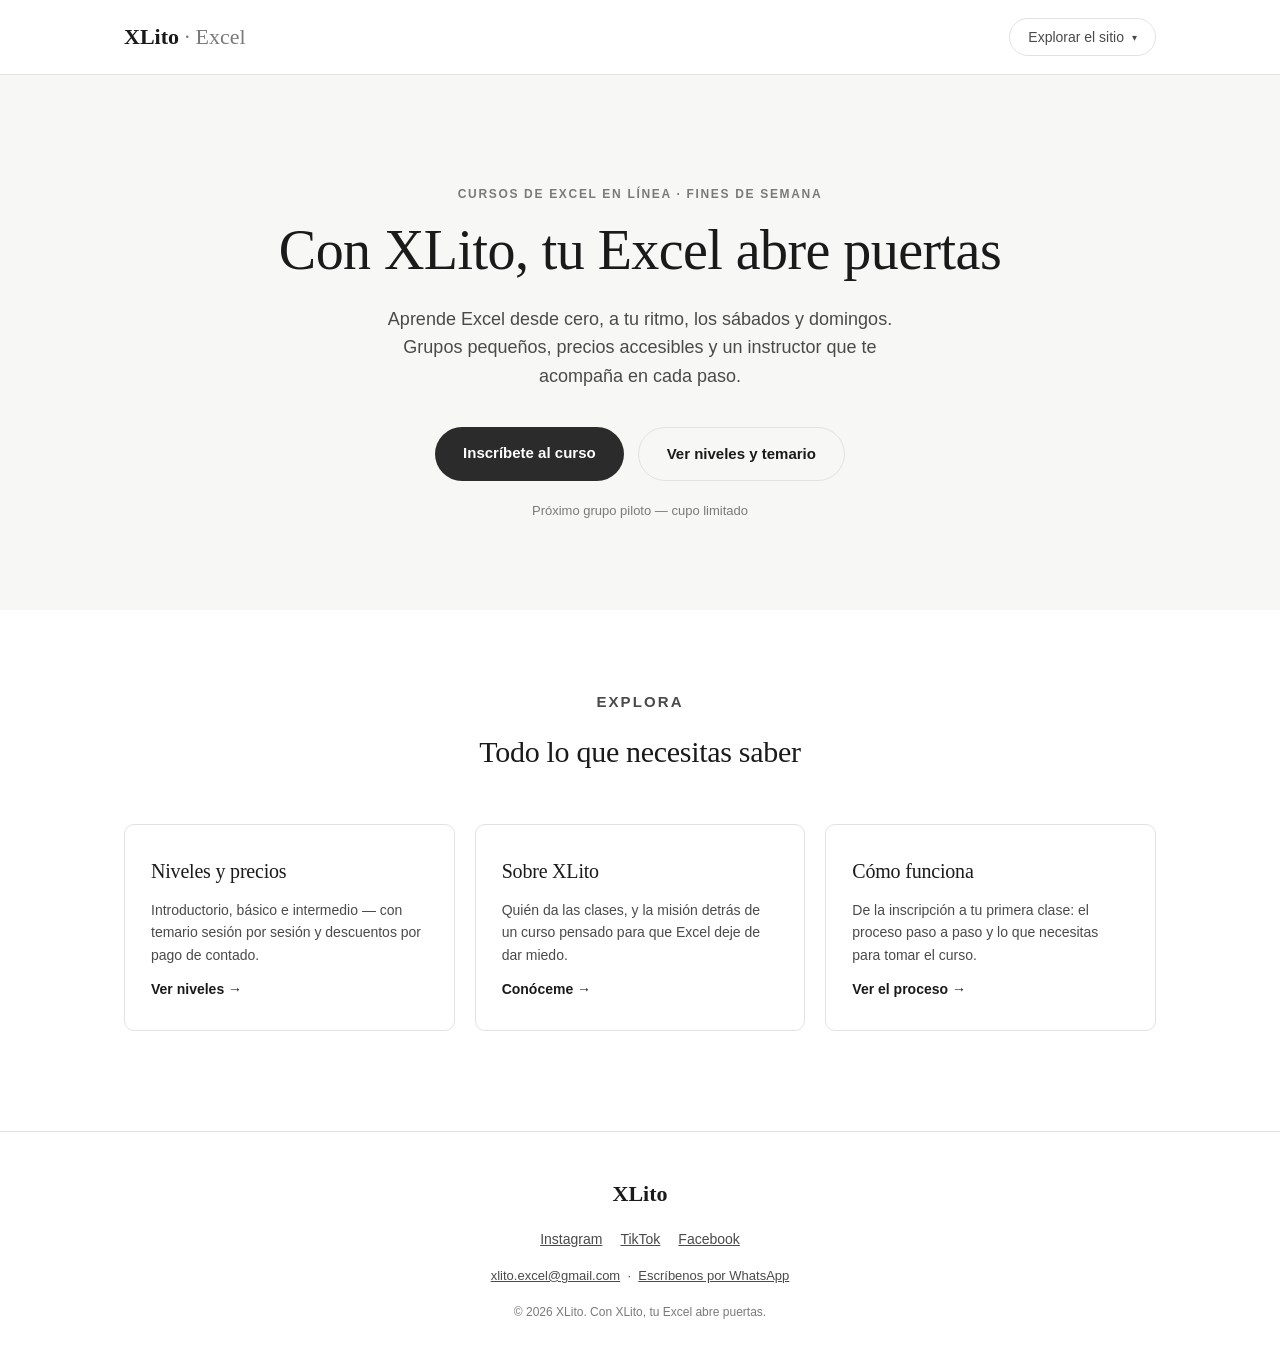
==== index.html @ df7a083b "Add files via upload" ====
<!DOCTYPE html>
<html lang="es">
<head>
<meta charset="UTF-8">
<meta name="viewport" content="width=device-width, initial-scale=1.0">
<title>XLito — Con XLito, tu Excel abre puertas</title>
<link rel="stylesheet" href="styles.css">
<style>
  .hero{padding:110px 0 88px; text-align:center; background:var(--bg-alt);}
  .hero h1{font-size:clamp(34px,5vw,56px); max-width:820px; margin:0 auto 22px; line-height:1.15;}
  .hero p.lead{font-size:18px; color:var(--ink-soft); max-width:560px; margin:0 auto 36px;}
  .hero .cta-row{display:flex; gap:14px; justify-content:center; flex-wrap:wrap;}
  .hero .fine{margin-top:20px; font-size:13px; color:var(--muted);}

  .teaser-grid{display:grid; grid-template-columns:1fr; gap:20px;}
  @media(min-width:760px){.teaser-grid{grid-template-columns:repeat(3,1fr);}}
  .teaser{border:1px solid var(--line); border-radius:var(--radius); padding:30px 26px; display:flex; flex-direction:column; gap:12px;}
  .teaser h3{font-size:20px;}
  .teaser p{font-size:14px; color:var(--ink-soft); flex-grow:1;}
  .teaser a{font-size:14px; font-weight:600; text-decoration:none; color:var(--ink);}
  .teaser a:hover{text-decoration:underline;}
</style>
</head>
<body>

<nav>
  <div class="wrap">
    <a href="index.html" class="logo-mark">XLito <span>· Excel</span></a>
    <div class="nav-menu">
      <button class="nav-menu-btn" id="nav-menu-btn" aria-expanded="false" aria-controls="nav-panel">Explorar el sitio <span class="chev">▾</span></button>
      <div class="nav-panel" id="nav-panel">
        <div><p class="nav-group-title">El curso</p>
          <a href="niveles.html">Niveles, temarios y precios</a>
          <a href="como-funciona.html">Cómo funciona</a>
        </div>
        <div><p class="nav-group-title">Conócenos</p>
          <a href="nosotros.html">Sobre XLito</a>
          <a href="testimonios.html">Testimonios</a>
          <a href="faq.html">Preguntas frecuentes</a>
        </div>
        <div><p class="nav-group-title">Empieza</p>
          <a href="recursos.html">Recursos gratis</a>
          <a href="inscripcion.html">Inscripción</a>
        </div>
      </div>
    </div>
    <a href="inscripcion.html" class="btn" style="display:none;" id="nav-cta">Inscríbete</a>
  </div>
</nav>

<header class="hero">
  <div class="wrap">
    <p class="eyebrow">Cursos de Excel en línea · Fines de semana</p>
    <h1>Con XLito, tu Excel abre puertas</h1>
    <p class="lead">Aprende Excel desde cero, a tu ritmo, los sábados y domingos. Grupos pequeños, precios accesibles y un instructor que te acompaña en cada paso.</p>
    <div class="cta-row">
      <a href="inscripcion.html" class="btn">Inscríbete al curso</a>
      <a href="niveles.html" class="btn btn-outline">Ver niveles y temario</a>
    </div>
    <p class="fine">Próximo grupo piloto — cupo limitado</p>
  </div>
</header>

<section>
  <div class="wrap">
    <div class="section-head">
      <p class="eyebrow">Explora</p>
      <h2>Todo lo que necesitas saber</h2>
    </div>
    <div class="teaser-grid">
      <div class="teaser">
        <h3>Niveles y precios</h3>
        <p>Introductorio, básico e intermedio — con temario sesión por sesión y descuentos por pago de contado.</p>
        <a href="niveles.html">Ver niveles →</a>
      </div>
      <div class="teaser">
        <h3>Sobre XLito</h3>
        <p>Quién da las clases, y la misión detrás de un curso pensado para que Excel deje de dar miedo.</p>
        <a href="nosotros.html">Conóceme →</a>
      </div>
      <div class="teaser">
        <h3>Cómo funciona</h3>
        <p>De la inscripción a tu primera clase: el proceso paso a paso y lo que necesitas para tomar el curso.</p>
        <a href="como-funciona.html">Ver el proceso →</a>
      </div>
    </div>
  </div>
</section>

<footer>
  <div class="wrap">
    <div class="logo-mark">XLito</div>
    <div class="socials">
      <a href="https://www.instagram.com/xlito_excel" target="_blank" rel="noopener">Instagram</a><a href="https://www.tiktok.com/@xlito_excel" target="_blank" rel="noopener">TikTok</a><a href="https://www.facebook.com/profile.php?id=61592092803394" target="_blank" rel="noopener">Facebook</a>
    </div>
    <p style="font-size:13px; color:var(--ink-soft);"><a href="mailto:xlito.excel@gmail.com">xlito.excel@gmail.com</a> &nbsp;·&nbsp; <a href="https://wa.me/525567896394?text=Hola%2C%20me%20interesa%20el%20curso%20de%20Excel%20de%20XLito" target="_blank" rel="noopener">Escríbenos por WhatsApp</a></p>
    <p class="fine">© 2026 XLito. Con XLito, tu Excel abre puertas.</p>
  </div>
</footer>

<script src="nav.js"></script>
</body>
</html>
---- styles.css ----
/* ============================================
   PALETA TEMPORAL — reemplazar cuando llegue el
   logo/identidad final. Todo el color vive en
   estas variables: el cambio es rápido.
============================================ */
:root{
  --ink:#1a1a1a;
  --ink-soft:#4a4a4a;
  --muted:#7a7a7a;
  --line:#e2e2e2;
  --bg:#ffffff;
  --bg-alt:#f7f7f5;
  --accent:#2b2b2b;
  --radius:10px;
  --serif: Georgia, 'Times New Roman', serif;
  --sans: -apple-system, BlinkMacSystemFont, 'Segoe UI', Arial, sans-serif;
}
*{box-sizing:border-box; margin:0; padding:0;}
body{font-family:var(--sans); color:var(--ink); background:var(--bg); line-height:1.6; -webkit-font-smoothing:antialiased;}
img{max-width:100%; display:block;}
a{color:inherit;}
.wrap{max-width:1080px; margin:0 auto; padding:0 24px;}
section{padding:80px 0;}
h1,h2,h3{font-family:var(--serif); font-weight:400; letter-spacing:-0.01em;}
.eyebrow{font-size:12px; letter-spacing:.14em; text-transform:uppercase; color:var(--muted); font-weight:600; margin-bottom:14px;}
.btn{display:inline-block; padding:14px 28px; border-radius:999px; background:var(--accent); color:#fff; text-decoration:none; font-size:15px; font-weight:600; border:none; cursor:pointer; transition:opacity .15s ease;}
.btn:hover{opacity:.85;}
.btn-outline{background:transparent; color:var(--ink); border:1px solid var(--line);}
.btn-outline:hover{background:var(--bg-alt); opacity:1;}

nav{position:sticky; top:0; z-index:50; background:rgba(255,255,255,.92); backdrop-filter:blur(8px); border-bottom:1px solid var(--line);}
nav .wrap{display:flex; align-items:center; justify-content:space-between; padding:18px 24px;}
.logo-mark{font-family:var(--serif); font-size:22px; font-weight:600; text-decoration:none;}
.logo-mark span{color:var(--muted); font-weight:400;}

.nav-menu{position:relative;}
.nav-menu-btn{display:flex; align-items:center; gap:8px; background:none; border:1px solid var(--line); border-radius:999px; padding:10px 18px; font-size:14px; color:var(--ink-soft); font-family:var(--sans); cursor:pointer;}
.nav-menu-btn:hover{background:var(--bg-alt);}
.nav-menu-btn .chev{font-size:10px; transition:transform .2s ease;}
.nav-menu-btn[aria-expanded="true"] .chev{transform:rotate(180deg);}
.nav-panel{position:absolute; top:calc(100% + 10px); left:50%; transform:translateX(-50%); width:min(560px,90vw); background:#fff; border:1px solid var(--line); border-radius:14px; padding:20px; box-shadow:0 12px 32px rgba(0,0,0,.08); display:none; grid-template-columns:1fr 1fr; gap:6px 24px;}
.nav-panel.open{display:grid;}
.nav-group-title{font-size:11px; text-transform:uppercase; letter-spacing:.08em; color:var(--muted); font-weight:600; margin:10px 0 6px;}
.nav-panel a{display:block; padding:8px 10px; border-radius:8px; font-size:14px; color:var(--ink-soft); text-decoration:none;}
.nav-panel a:hover{background:var(--bg-alt); color:var(--ink);}
.nav-panel a.current{color:var(--ink); font-weight:600;}

.page-hero{padding:64px 0 56px; text-align:center; background:var(--bg-alt);}
.page-hero h1{font-size:clamp(30px,4.5vw,46px); max-width:760px; margin:0 auto 16px; line-height:1.15;}
.page-hero p{font-size:16px; color:var(--ink-soft); max-width:560px; margin:0 auto;}

.section-head{max-width:640px; margin:0 auto 48px; text-align:center;}
.section-head h2{font-size:30px; margin-bottom:12px;}
.section-head p{color:var(--ink-soft); font-size:15px;}

footer{border-top:1px solid var(--line); padding:44px 0; margin-top:20px;}
footer .wrap{display:flex; flex-direction:column; gap:16px; align-items:center; text-align:center;}
footer .socials{display:flex; gap:18px; font-size:14px; color:var(--ink-soft);}
footer .fine{font-size:12px; color:var(--muted);}

.card{border:1px solid var(--line); border-radius:var(--radius); padding:28px 26px; background:var(--bg);}

.visually-hidden{position:absolute; width:1px; height:1px; overflow:hidden; clip:rect(0 0 0 0);}
@media (prefers-reduced-motion: reduce){ *{transition:none !important;} }
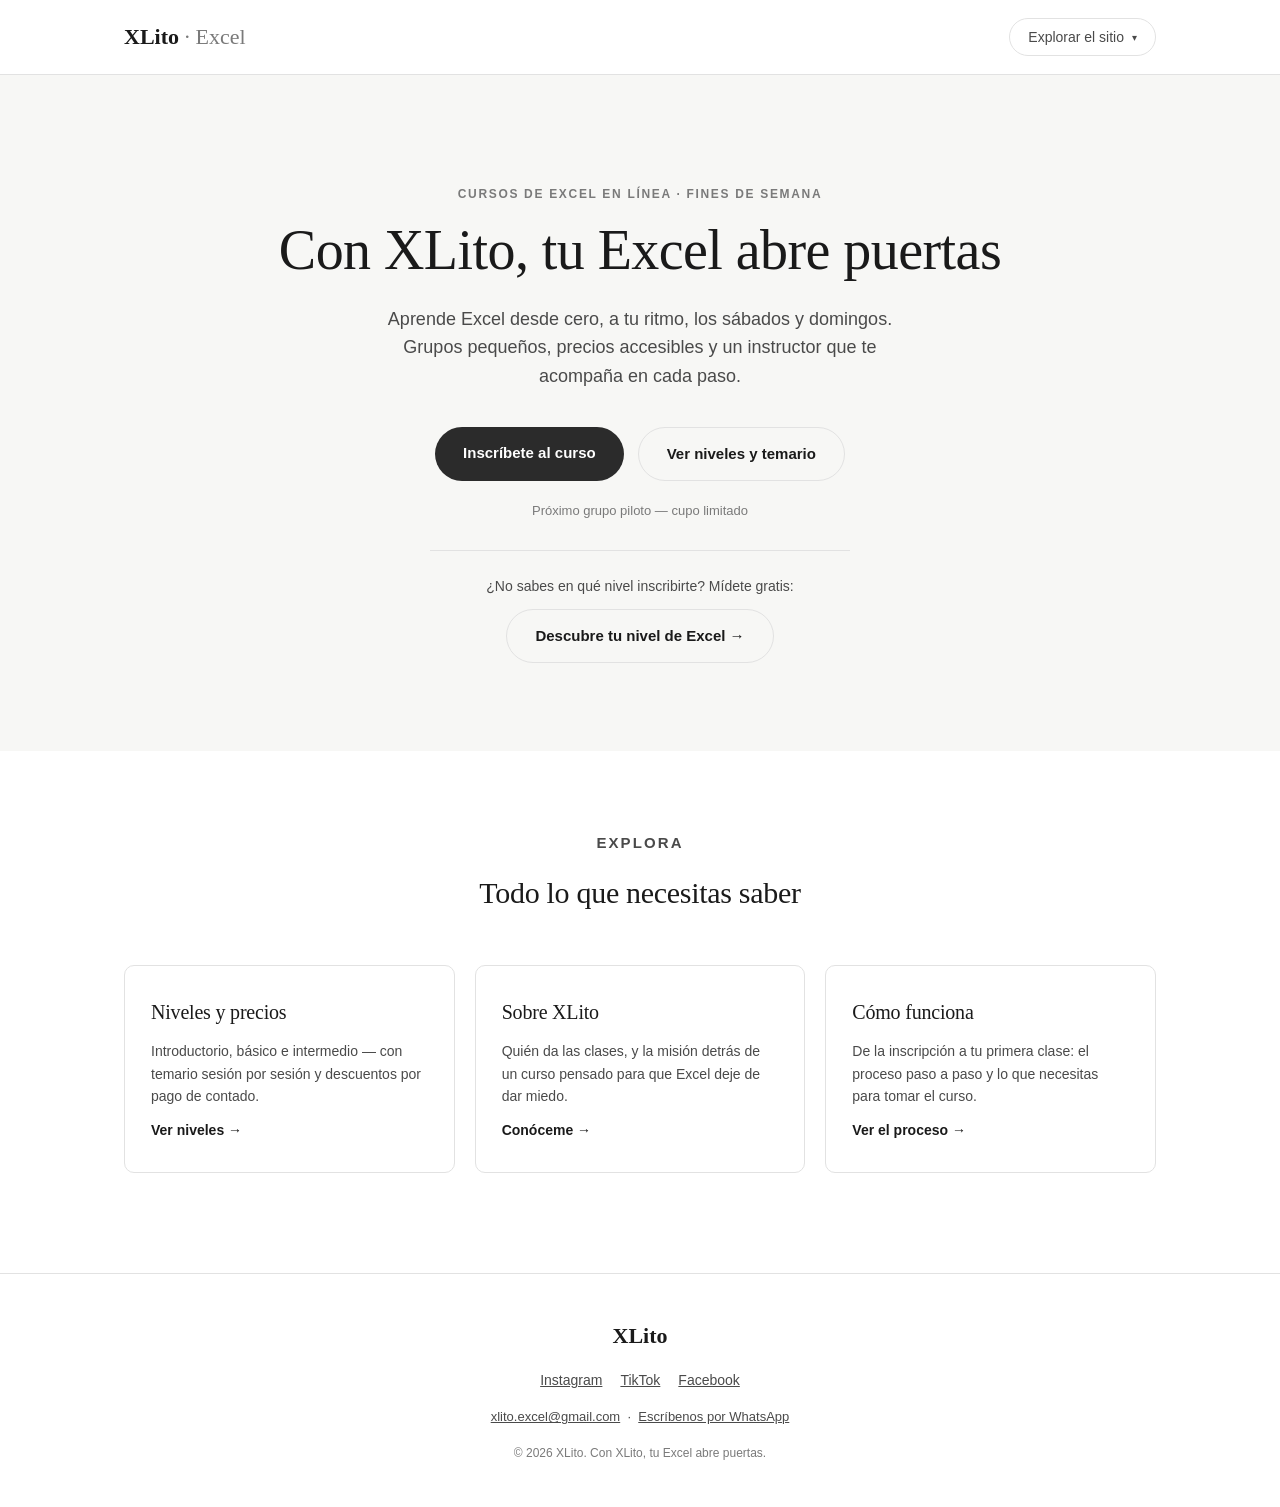
==== commit 8054ab3f: "Add files via upload" ====
--- a/index.html
+++ b/index.html
@@ -40,6 +40,7 @@
         </div>
         <div><p class="nav-group-title">Empieza</p>
           <a href="recursos.html">Recursos gratis</a>
+          <a href="quiz.html">¿Qué nivel soy?</a>
           <a href="inscripcion.html">Inscripción</a>
         </div>
       </div>
@@ -58,6 +59,10 @@
       <a href="niveles.html" class="btn btn-outline">Ver niveles y temario</a>
     </div>
     <p class="fine">Próximo grupo piloto — cupo limitado</p>
+    <div style="margin-top:28px; padding-top:24px; border-top:1px solid var(--line); max-width:420px; margin-left:auto; margin-right:auto;">
+      <p style="font-size:14px; color:var(--ink-soft); margin-bottom:12px;">¿No sabes en qué nivel inscribirte? Mídete gratis:</p>
+      <a href="quiz.html" class="btn btn-outline">Descubre tu nivel de Excel →</a>
+    </div>
   </div>
 </header>
 
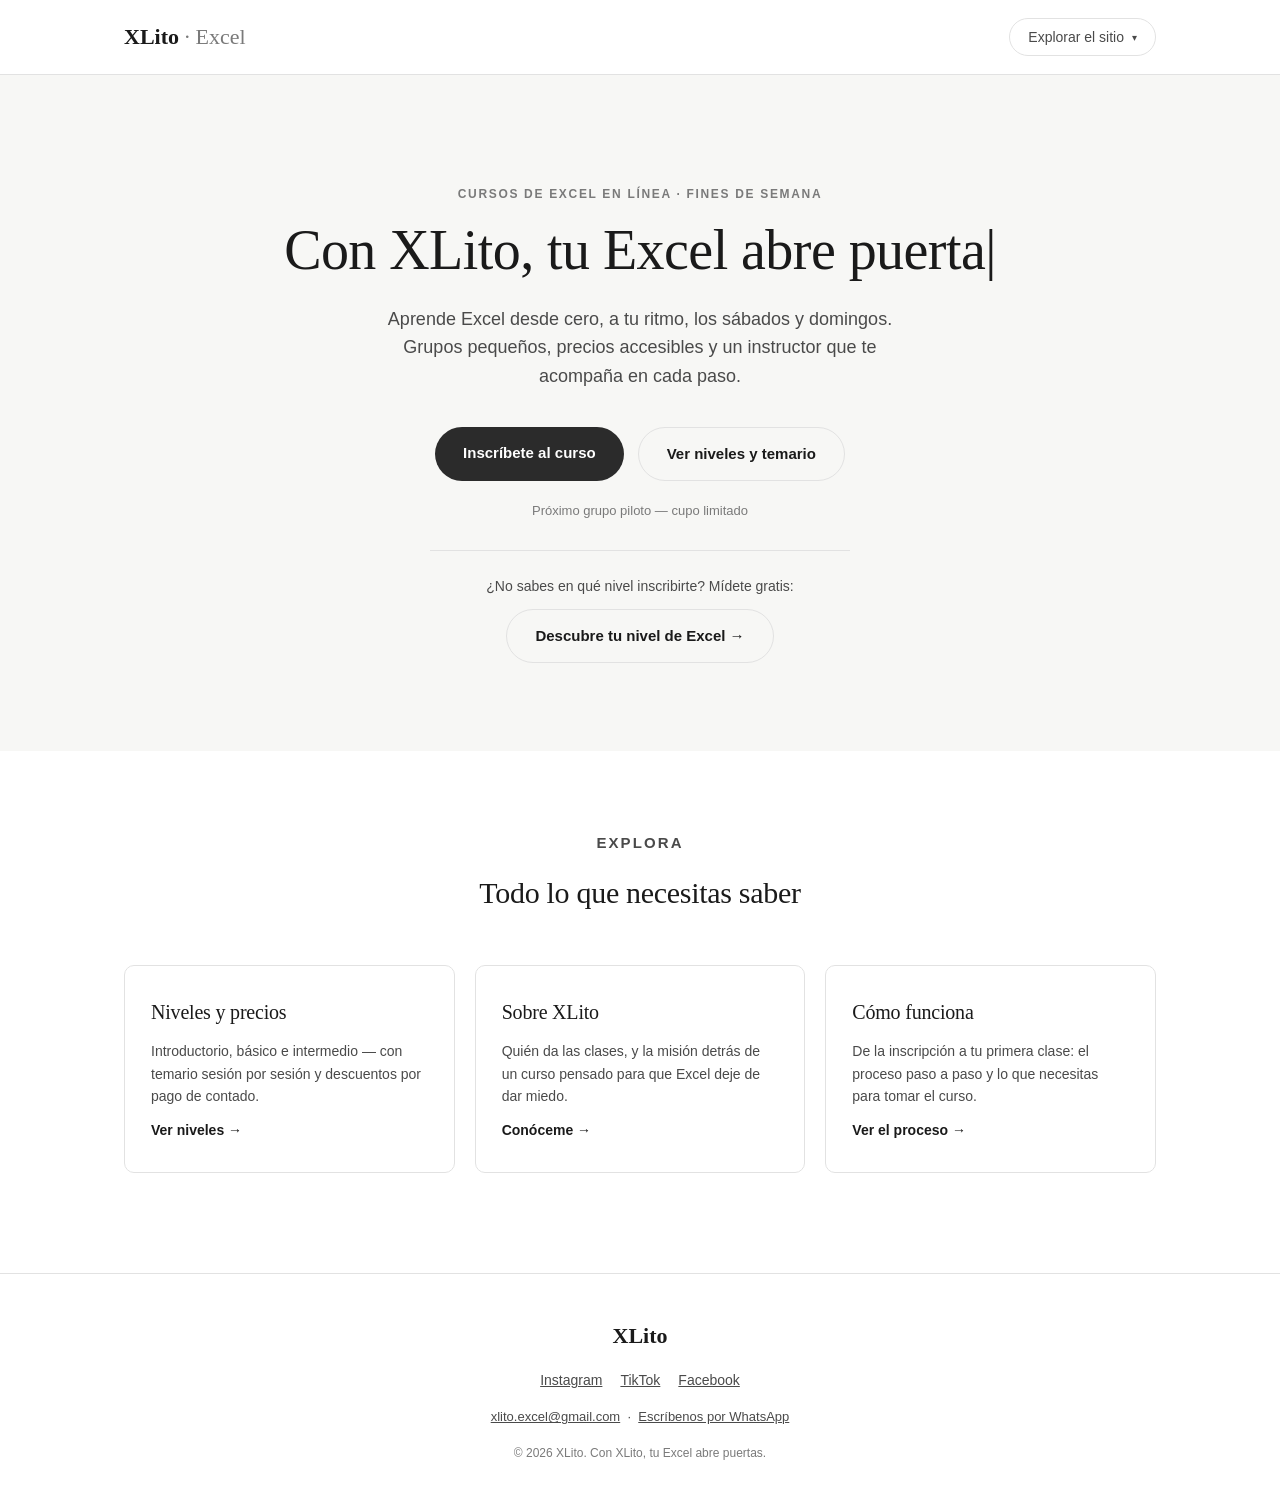
==== commit b3089b97: "Add files via upload" ====
--- a/index.html
+++ b/index.html
@@ -52,7 +52,7 @@
 <header class="hero">
   <div class="wrap">
     <p class="eyebrow">Cursos de Excel en línea · Fines de semana</p>
-    <h1>Con XLito, tu Excel abre puertas</h1>
+    <h1 id="hero-title"><span id="hero-title-text"></span><span id="hero-cursor" style="opacity:1;">|</span></h1>
     <p class="lead">Aprende Excel desde cero, a tu ritmo, los sábados y domingos. Grupos pequeños, precios accesibles y un instructor que te acompaña en cada paso.</p>
     <div class="cta-row">
       <a href="inscripcion.html" class="btn">Inscríbete al curso</a>
@@ -104,5 +104,34 @@
 </footer>
 
 <script src="nav.js"></script>
+<script src="effects.js"></script>
+<script>
+(function(){
+  var text = 'Con XLito, tu Excel abre puertas';
+  var el = document.getElementById('hero-title-text');
+  var cursor = document.getElementById('hero-cursor');
+  if(!el) return;
+  if(window.matchMedia && window.matchMedia('(prefers-reduced-motion: reduce)').matches){
+    el.textContent = text;
+    cursor.style.display = 'none';
+    return;
+  }
+  var i = 0;
+  function type(){
+    if(i <= text.length){
+      el.textContent = text.slice(0, i);
+      i++;
+      setTimeout(type, 28);
+    } else {
+      cursor.style.animation = 'blink 1s step-end infinite';
+    }
+  }
+  setTimeout(type, 250);
+})();
+</script>
+<style>
+@keyframes blink{ 50%{ opacity:0; } }
+#hero-cursor{ font-weight:300; }
+</style>
 </body>
 </html>
--- a/styles.css
+++ b/styles.css
@@ -58,7 +58,29 @@
 footer .socials{display:flex; gap:18px; font-size:14px; color:var(--ink-soft);}
 footer .fine{font-size:12px; color:var(--muted);}
 
-.card{border:1px solid var(--line); border-radius:var(--radius); padding:28px 26px; background:var(--bg);}
+.card{border:1px solid var(--line); border-radius:var(--radius); padding:28px 26px; background:var(--bg); transition:transform .25s ease, box-shadow .25s ease, border-color .25s ease;}
+
+@media (prefers-reduced-motion: no-preference){
+  .card:hover, .level-card:hover, .teaser:hover, .step:hover, .value-chip:hover, .req-item:hover{
+    transform:translateY(-3px);
+    box-shadow:0 10px 24px rgba(0,0,0,.06);
+    border-color:var(--muted);
+  }
+  .btn{ transition:opacity .15s ease, transform .15s ease; }
+  .btn:active{ transform:scale(.97); }
+  .nav-menu-btn, .toggle-syllabus, .dl-link{ transition:background .2s ease, transform .15s ease; }
+
+  .reveal-init{ opacity:0; transform:translateY(18px); transition:opacity .55s ease, transform .55s ease; }
+  .reveal-in{ opacity:1; transform:translateY(0); }
+
+  .hero, .page-hero{ opacity:0; transform:translateY(10px); }
+  .hero.hero-in, .page-hero{ animation:hero-rise .6s ease forwards; }
+  .page-hero{ animation-delay:.05s; }
+  @keyframes hero-rise{ to{ opacity:1; transform:translateY(0); } }
+}
+@media (prefers-reduced-motion: reduce){
+  .reveal-init{ opacity:1; transform:none; }
+}
 
 .visually-hidden{position:absolute; width:1px; height:1px; overflow:hidden; clip:rect(0 0 0 0);}
 @media (prefers-reduced-motion: reduce){ *{transition:none !important;} }
